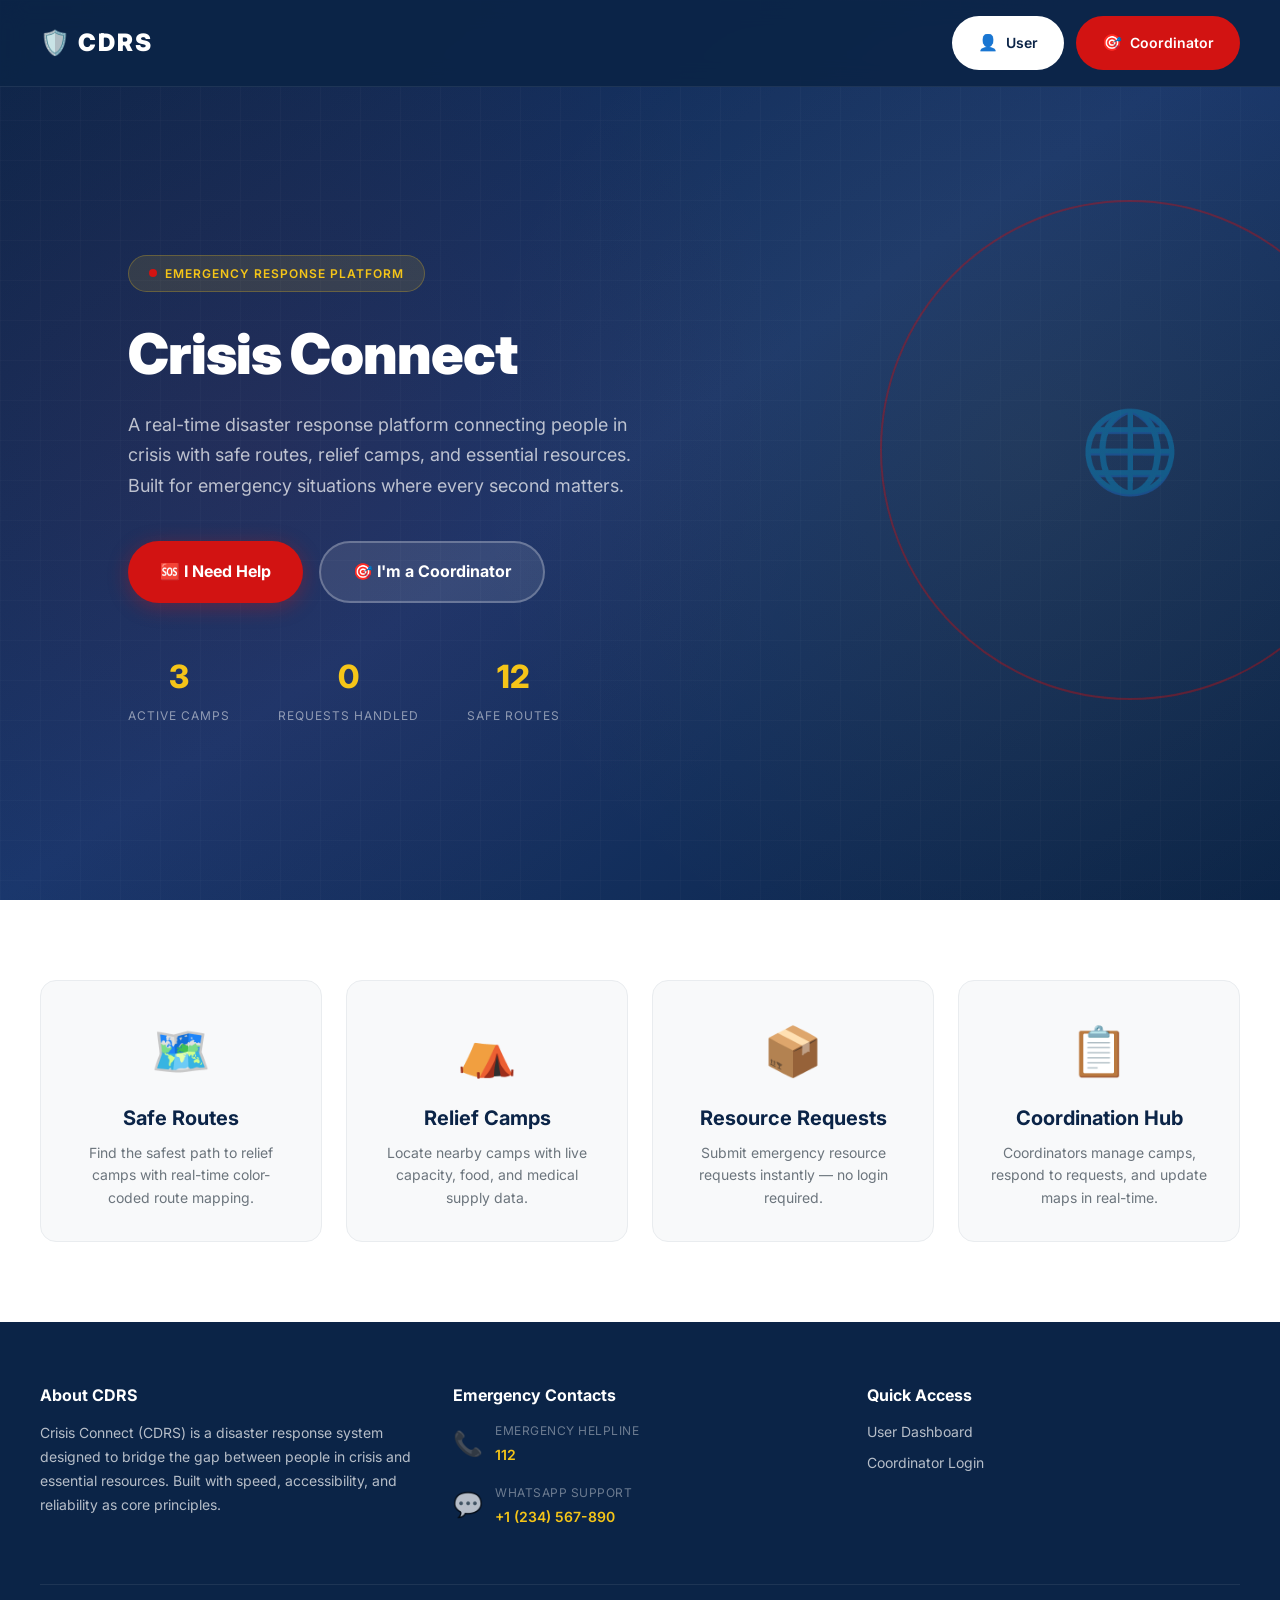
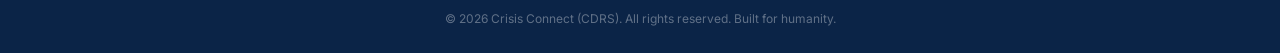
==== index.html @ cfe30ae4 "Initial commit: Crisis Connect (CDRS) complete app" ====
<!DOCTYPE html>
<html lang="en">
<head>
  <meta charset="UTF-8">
  <meta name="viewport" content="width=device-width, initial-scale=1.0">
  <meta name="description" content="Crisis Connect - A real-time disaster response platform connecting people in crisis with safe routes, relief camps, and essential resources.">
  <title>CDRS - Crisis Connect | Disaster Response System</title>
  <link rel="preconnect" href="https://fonts.googleapis.com">
  <link rel="preconnect" href="https://fonts.gstatic.com" crossorigin>
  <link href="https://fonts.googleapis.com/css2?family=Inter:wght@400;500;600;700;800;900&display=swap" rel="stylesheet">
  <link rel="stylesheet" href="css/global.css">
  <link rel="stylesheet" href="css/landing.css">
</head>
<body>
  <!-- Header -->
  <header class="landing-header" id="landing-header">
    <div class="header-container">
      <div class="logo" id="logo">
        <span class="logo-icon">🛡️</span>
        <span class="logo-text">CDRS</span>
      </div>
      <nav class="header-nav" id="header-nav">
        <a href="pages/user-dashboard.html" class="nav-btn nav-btn--user" id="btn-user">
          <span class="btn-icon">👤</span>
          User
        </a>
        <a href="pages/coordinator-auth.html" class="nav-btn nav-btn--coordinator" id="btn-coordinator">
          <span class="btn-icon">🎯</span>
          Coordinator
        </a>
      </nav>
    </div>
  </header>

  <!-- Hero Section -->
  <main class="hero-section" id="hero-section">
    <div class="hero-content">
      <div class="hero-badge" id="hero-badge">
        <span class="badge-dot"></span>
        Emergency Response Platform
      </div>
      <h1 class="hero-title" id="hero-title">Crisis Connect</h1>
      <p class="hero-description" id="hero-description">
        A real-time disaster response platform connecting people in crisis with safe routes, 
        relief camps, and essential resources. Built for emergency situations where every second matters.
      </p>
      <div class="hero-actions" id="hero-actions">
        <a href="pages/user-dashboard.html" class="hero-btn hero-btn--primary" id="hero-btn-help">
          🆘 I Need Help
        </a>
        <a href="pages/coordinator-auth.html" class="hero-btn hero-btn--secondary" id="hero-btn-coord">
          🎯 I'm a Coordinator
        </a>
      </div>
      <div class="hero-stats" id="hero-stats">
        <div class="stat-item">
          <span class="stat-number" id="stat-camps">0</span>
          <span class="stat-label">Active Camps</span>
        </div>
        <div class="stat-item">
          <span class="stat-number" id="stat-requests">0</span>
          <span class="stat-label">Requests Handled</span>
        </div>
        <div class="stat-item">
          <span class="stat-number" id="stat-routes">0</span>
          <span class="stat-label">Safe Routes</span>
        </div>
      </div>
    </div>
    <div class="hero-visual" id="hero-visual">
      <div class="pulse-ring pulse-ring--1"></div>
      <div class="pulse-ring pulse-ring--2"></div>
      <div class="pulse-ring pulse-ring--3"></div>
      <div class="hero-icon">🌐</div>
    </div>
  </main>

  <!-- Features Section -->
  <section class="features-section" id="features-section">
    <div class="features-container">
      <div class="feature-card" id="feature-routes">
        <div class="feature-icon">🗺️</div>
        <h3>Safe Routes</h3>
        <p>Find the safest path to relief camps with real-time color-coded route mapping.</p>
      </div>
      <div class="feature-card" id="feature-camps">
        <div class="feature-icon">⛺</div>
        <h3>Relief Camps</h3>
        <p>Locate nearby camps with live capacity, food, and medical supply data.</p>
      </div>
      <div class="feature-card" id="feature-request">
        <div class="feature-icon">📦</div>
        <h3>Resource Requests</h3>
        <p>Submit emergency resource requests instantly — no login required.</p>
      </div>
      <div class="feature-card" id="feature-coord">
        <div class="feature-icon">📋</div>
        <h3>Coordination Hub</h3>
        <p>Coordinators manage camps, respond to requests, and update maps in real-time.</p>
      </div>
    </div>
  </section>

  <!-- Footer -->
  <footer class="landing-footer" id="landing-footer">
    <div class="footer-container">
      <div class="footer-section" id="footer-about">
        <h4>About CDRS</h4>
        <p>Crisis Connect (CDRS) is a disaster response system designed to bridge the gap between 
        people in crisis and essential resources. Built with speed, accessibility, and reliability as 
        core principles.</p>
      </div>
      <div class="footer-section" id="footer-emergency">
        <h4>Emergency Contacts</h4>
        <div class="emergency-contact">
          <span class="contact-icon">📞</span>
          <div>
            <label>Emergency Helpline</label>
            <a href="tel:112">112</a>
          </div>
        </div>
        <div class="emergency-contact">
          <span class="contact-icon">💬</span>
          <div>
            <label>WhatsApp Support</label>
            <a href="https://wa.me/1234567890" target="_blank">+1 (234) 567-890</a>
          </div>
        </div>
      </div>
      <div class="footer-section" id="footer-links">
        <h4>Quick Access</h4>
        <a href="pages/user-dashboard.html">User Dashboard</a>
        <a href="pages/coordinator-auth.html">Coordinator Login</a>
      </div>
    </div>
    <div class="footer-bottom" id="footer-bottom">
      <p>&copy; 2026 Crisis Connect (CDRS). All rights reserved. Built for humanity.</p>
    </div>
  </footer>

  <script src="js/app.js"></script>
</body>
</html>
---- css/global.css ----
/* ===== CRISIS CONNECT - GLOBAL DESIGN SYSTEM ===== */

/* --- CSS Custom Properties --- */
:root {
  /* Primary Colors */
  --color-dark-blue: #0B2447;
  --color-dark-blue-light: #19376D;
  --color-dark-blue-lighter: #1B3A6B;
  --color-emergency-red: #D21312;
  --color-emergency-red-light: #E63946;
  --color-soft-yellow: #F5C518;
  --color-soft-yellow-light: #FFD93D;
  --color-white: #FFFFFF;
  --color-off-white: #F8F9FA;
  --color-gray-100: #E9ECEF;
  --color-gray-200: #DEE2E6;
  --color-gray-300: #CED4DA;
  --color-gray-400: #ADB5BD;
  --color-gray-500: #6C757D;
  --color-gray-600: #495057;
  --color-gray-700: #343A40;
  --color-gray-800: #212529;

  /* Status Colors */
  --color-safe: #2ECC71;
  --color-safe-bg: rgba(46, 204, 113, 0.15);
  --color-moderate: #F5C518;
  --color-moderate-bg: rgba(245, 197, 24, 0.15);
  --color-danger: #D21312;
  --color-danger-bg: rgba(210, 19, 18, 0.15);

  /* Typography */
  --font-primary: 'Inter', -apple-system, BlinkMacSystemFont, 'Segoe UI', sans-serif;
  --font-size-xs: 0.75rem;
  --font-size-sm: 0.875rem;
  --font-size-base: 1rem;
  --font-size-md: 1.125rem;
  --font-size-lg: 1.25rem;
  --font-size-xl: 1.5rem;
  --font-size-2xl: 2rem;
  --font-size-3xl: 2.5rem;
  --font-size-4xl: 3.5rem;

  /* Spacing */
  --space-1: 0.25rem;
  --space-2: 0.5rem;
  --space-3: 0.75rem;
  --space-4: 1rem;
  --space-5: 1.25rem;
  --space-6: 1.5rem;
  --space-8: 2rem;
  --space-10: 2.5rem;
  --space-12: 3rem;
  --space-16: 4rem;
  --space-20: 5rem;

  /* BorderRadius */
  --radius-sm: 6px;
  --radius-md: 10px;
  --radius-lg: 16px;
  --radius-xl: 24px;
  --radius-full: 9999px;

  /* Shadows */
  --shadow-sm: 0 1px 3px rgba(11, 36, 71, 0.08);
  --shadow-md: 0 4px 12px rgba(11, 36, 71, 0.12);
  --shadow-lg: 0 8px 30px rgba(11, 36, 71, 0.16);
  --shadow-xl: 0 16px 48px rgba(11, 36, 71, 0.2);
  --shadow-glow-red: 0 0 20px rgba(210, 19, 18, 0.3);
  --shadow-glow-yellow: 0 0 20px rgba(245, 197, 24, 0.3);
  --shadow-glow-green: 0 0 20px rgba(46, 204, 113, 0.3);

  /* Transitions */
  --transition-fast: 150ms ease;
  --transition-base: 250ms ease;
  --transition-slow: 400ms ease;

  /* Z-index */
  --z-dropdown: 100;
  --z-sticky: 200;
  --z-modal-backdrop: 300;
  --z-modal: 400;
  --z-toast: 500;
}

/* --- Reset & Base --- */
*, *::before, *::after {
  margin: 0;
  padding: 0;
  box-sizing: border-box;
}

html {
  scroll-behavior: smooth;
  font-size: 16px;
}

body {
  font-family: var(--font-primary);
  font-size: var(--font-size-base);
  color: var(--color-gray-800);
  background-color: var(--color-off-white);
  line-height: 1.6;
  -webkit-font-smoothing: antialiased;
  -moz-osx-font-smoothing: grayscale;
  overflow-x: hidden;
}

a {
  text-decoration: none;
  color: inherit;
  transition: color var(--transition-fast);
}

button {
  font-family: var(--font-primary);
  cursor: pointer;
  border: none;
  outline: none;
  background: none;
}

input, select, textarea {
  font-family: var(--font-primary);
  font-size: var(--font-size-base);
  outline: none;
}

img {
  max-width: 100%;
  display: block;
}

ul, ol {
  list-style: none;
}

h1, h2, h3, h4, h5, h6 {
  line-height: 1.2;
  font-weight: 700;
}

/* --- Utility Classes --- */
.container {
  width: 100%;
  max-width: 1200px;
  margin: 0 auto;
  padding: 0 var(--space-6);
}

.sr-only {
  position: absolute;
  width: 1px;
  height: 1px;
  padding: 0;
  margin: -1px;
  overflow: hidden;
  clip: rect(0, 0, 0, 0);
  border: 0;
}

/* --- Common Button Styles --- */
.btn {
  display: inline-flex;
  align-items: center;
  justify-content: center;
  gap: var(--space-2);
  padding: var(--space-3) var(--space-6);
  border-radius: var(--radius-md);
  font-weight: 600;
  font-size: var(--font-size-sm);
  transition: all var(--transition-base);
  cursor: pointer;
  border: 2px solid transparent;
  line-height: 1.4;
}

.btn:active {
  transform: scale(0.97);
}

.btn--primary {
  background: var(--color-dark-blue);
  color: var(--color-white);
}
.btn--primary:hover {
  background: var(--color-dark-blue-light);
  box-shadow: var(--shadow-md);
  transform: translateY(-1px);
}

.btn--danger {
  background: var(--color-emergency-red);
  color: var(--color-white);
}
.btn--danger:hover {
  background: var(--color-emergency-red-light);
  box-shadow: var(--shadow-glow-red);
  transform: translateY(-1px);
}

.btn--success {
  background: var(--color-safe);
  color: var(--color-white);
}
.btn--success:hover {
  filter: brightness(1.1);
  box-shadow: var(--shadow-glow-green);
  transform: translateY(-1px);
}

.btn--outline {
  background: transparent;
  color: var(--color-dark-blue);
  border-color: var(--color-dark-blue);
}
.btn--outline:hover {
  background: var(--color-dark-blue);
  color: var(--color-white);
  transform: translateY(-1px);
}

.btn--sm {
  padding: var(--space-2) var(--space-4);
  font-size: var(--font-size-xs);
}

.btn--lg {
  padding: var(--space-4) var(--space-8);
  font-size: var(--font-size-md);
}

/* --- Form Elements --- */
.form-group {
  display: flex;
  flex-direction: column;
  gap: var(--space-2);
  margin-bottom: var(--space-5);
}

.form-label {
  font-weight: 600;
  font-size: var(--font-size-sm);
  color: var(--color-gray-700);
}

.form-input,
.form-select,
.form-textarea {
  width: 100%;
  padding: var(--space-3) var(--space-4);
  border: 2px solid var(--color-gray-200);
  border-radius: var(--radius-md);
  background: var(--color-white);
  color: var(--color-gray-800);
  font-size: var(--font-size-base);
  transition: border-color var(--transition-fast), box-shadow var(--transition-fast);
}

.form-input:focus,
.form-select:focus,
.form-textarea:focus {
  border-color: var(--color-dark-blue);
  box-shadow: 0 0 0 3px rgba(11, 36, 71, 0.1);
}

.form-textarea {
  resize: vertical;
  min-height: 100px;
}

.form-input::placeholder {
  color: var(--color-gray-400);
}

/* --- Card Components --- */
.card {
  background: var(--color-white);
  border-radius: var(--radius-lg);
  padding: var(--space-6);
  box-shadow: var(--shadow-sm);
  border: 1px solid var(--color-gray-100);
  transition: box-shadow var(--transition-base), transform var(--transition-base);
}

.card:hover {
  box-shadow: var(--shadow-md);
}

/* --- Status Badges --- */
.badge {
  display: inline-flex;
  align-items: center;
  gap: var(--space-1);
  padding: var(--space-1) var(--space-3);
  border-radius: var(--radius-full);
  font-size: var(--font-size-xs);
  font-weight: 600;
  text-transform: uppercase;
  letter-spacing: 0.5px;
}

.badge--safe {
  background: var(--color-safe-bg);
  color: var(--color-safe);
}
.badge--moderate {
  background: var(--color-moderate-bg);
  color: #B8860B;
}
.badge--danger {
  background: var(--color-danger-bg);
  color: var(--color-danger);
}

/* --- Toast Notifications --- */
.toast-container {
  position: fixed;
  top: var(--space-6);
  right: var(--space-6);
  z-index: var(--z-toast);
  display: flex;
  flex-direction: column;
  gap: var(--space-3);
}

.toast {
  display: flex;
  align-items: center;
  gap: var(--space-3);
  padding: var(--space-4) var(--space-6);
  border-radius: var(--radius-md);
  background: var(--color-white);
  box-shadow: var(--shadow-lg);
  border-left: 4px solid var(--color-dark-blue);
  min-width: 300px;
  max-width: 450px;
  animation: slideInRight 0.3s ease-out;
  font-size: var(--font-size-sm);
  font-weight: 500;
}

.toast--success { border-left-color: var(--color-safe); }
.toast--error { border-left-color: var(--color-emergency-red); }
.toast--warning { border-left-color: var(--color-soft-yellow); }

.toast-close {
  margin-left: auto;
  cursor: pointer;
  opacity: 0.5;
  font-size: var(--font-size-lg);
  transition: opacity var(--transition-fast);
}
.toast-close:hover { opacity: 1; }

/* --- Modal --- */
.modal-overlay {
  position: fixed;
  inset: 0;
  background: rgba(11, 36, 71, 0.6);
  backdrop-filter: blur(4px);
  z-index: var(--z-modal-backdrop);
  display: flex;
  align-items: center;
  justify-content: center;
  opacity: 0;
  visibility: hidden;
  transition: opacity var(--transition-base), visibility var(--transition-base);
}

.modal-overlay.active {
  opacity: 1;
  visibility: visible;
}

.modal {
  background: var(--color-white);
  border-radius: var(--radius-xl);
  padding: var(--space-10);
  width: 90%;
  max-width: 480px;
  max-height: 90vh;
  overflow-y: auto;
  box-shadow: var(--shadow-xl);
  transform: translateY(20px) scale(0.95);
  transition: transform var(--transition-base);
}

.modal-overlay.active .modal {
  transform: translateY(0) scale(1);
}

.modal-header {
  display: flex;
  justify-content: space-between;
  align-items: center;
  margin-bottom: var(--space-6);
}

.modal-title {
  font-size: var(--font-size-xl);
  color: var(--color-dark-blue);
}

.modal-close {
  width: 36px;
  height: 36px;
  border-radius: var(--radius-full);
  display: flex;
  align-items: center;
  justify-content: center;
  font-size: var(--font-size-xl);
  color: var(--color-gray-500);
  transition: all var(--transition-fast);
  cursor: pointer;
}
.modal-close:hover {
  background: var(--color-gray-100);
  color: var(--color-gray-800);
}

/* --- Section Headers --- */
.section-header {
  margin-bottom: var(--space-8);
}

.section-title {
  font-size: var(--font-size-2xl);
  color: var(--color-dark-blue);
  margin-bottom: var(--space-2);
}

.section-subtitle {
  color: var(--color-gray-500);
  font-size: var(--font-size-md);
}

/* --- Page Header (Dashboard) --- */
.page-header {
  background: var(--color-dark-blue);
  color: var(--color-white);
  padding: var(--space-4) var(--space-6);
  position: sticky;
  top: 0;
  z-index: var(--z-sticky);
  box-shadow: var(--shadow-md);
}

.page-header-container {
  max-width: 1200px;
  margin: 0 auto;
  display: flex;
  align-items: center;
  justify-content: space-between;
  gap: var(--space-4);
}

.page-header .logo {
  display: flex;
  align-items: center;
  gap: var(--space-2);
  font-weight: 800;
  font-size: var(--font-size-lg);
  color: var(--color-white);
  text-decoration: none;
}

.page-header .logo .logo-icon {
  font-size: var(--font-size-xl);
}

.page-nav {
  display: flex;
  gap: var(--space-1);
}

.page-nav-link {
  padding: var(--space-2) var(--space-4);
  border-radius: var(--radius-md);
  font-weight: 500;
  font-size: var(--font-size-sm);
  color: rgba(255, 255, 255, 0.7);
  transition: all var(--transition-fast);
  white-space: nowrap;
}

.page-nav-link:hover,
.page-nav-link.active {
  color: var(--color-white);
  background: rgba(255, 255, 255, 0.12);
}

.page-nav-link.active {
  background: rgba(255, 255, 255, 0.18);
}

.page-header .back-link {
  color: rgba(255, 255, 255, 0.7);
  font-size: var(--font-size-sm);
  display: flex;
  align-items: center;
  gap: var(--space-2);
  transition: color var(--transition-fast);
}
.page-header .back-link:hover {
  color: var(--color-white);
}

/* --- Mobile Menu --- */
.mobile-menu-toggle {
  display: none;
  width: 40px;
  height: 40px;
  align-items: center;
  justify-content: center;
  font-size: var(--font-size-xl);
  color: var(--color-white);
  cursor: pointer;
  border-radius: var(--radius-sm);
  transition: background var(--transition-fast);
}
.mobile-menu-toggle:hover {
  background: rgba(255, 255, 255, 0.1);
}

/* --- Dashboard Content Area --- */
.dashboard-content {
  max-width: 1200px;
  margin: 0 auto;
  padding: var(--space-8) var(--space-6);
}

.tab-content {
  display: none;
}
.tab-content.active {
  display: block;
  animation: fadeIn 0.3s ease-out;
}

/* --- Empty States --- */
.empty-state {
  text-align: center;
  padding: var(--space-16) var(--space-8);
  color: var(--color-gray-400);
}

.empty-state-icon {
  font-size: 4rem;
  margin-bottom: var(--space-4);
  opacity: 0.5;
}

.empty-state-text {
  font-size: var(--font-size-lg);
  font-weight: 500;
}

/* --- Animations --- */
@keyframes fadeIn {
  from { opacity: 0; transform: translateY(8px); }
  to { opacity: 1; transform: translateY(0); }
}

@keyframes slideInRight {
  from { opacity: 0; transform: translateX(40px); }
  to { opacity: 1; transform: translateX(0); }
}

@keyframes slideInUp {
  from { opacity: 0; transform: translateY(20px); }
  to { opacity: 1; transform: translateY(0); }
}

@keyframes pulse {
  0%, 100% { opacity: 1; }
  50% { opacity: 0.6; }
}

@keyframes ripple {
  0% { transform: scale(0.8); opacity: 1; }
  100% { transform: scale(2.5); opacity: 0; }
}

/* --- Scrollbar Styles --- */
::-webkit-scrollbar {
  width: 8px;
  height: 8px;
}
::-webkit-scrollbar-track {
  background: var(--color-gray-100);
}
::-webkit-scrollbar-thumb {
  background: var(--color-gray-300);
  border-radius: var(--radius-full);
}
::-webkit-scrollbar-thumb:hover {
  background: var(--color-gray-400);
}

/* --- Responsive --- */
@media (max-width: 768px) {
  :root {
    --font-size-4xl: 2.5rem;
    --font-size-3xl: 2rem;
    --font-size-2xl: 1.5rem;
  }

  .mobile-menu-toggle {
    display: flex;
  }

  .page-nav {
    position: fixed;
    top: 64px;
    left: 0;
    right: 0;
    background: var(--color-dark-blue);
    flex-direction: column;
    padding: var(--space-4);
    gap: var(--space-2);
    box-shadow: var(--shadow-lg);
    transform: translateY(-100%);
    opacity: 0;
    visibility: hidden;
    transition: all var(--transition-base);
    z-index: var(--z-dropdown);
  }

  .page-nav.open {
    transform: translateY(0);
    opacity: 1;
    visibility: visible;
  }

  .page-nav-link {
    padding: var(--space-3) var(--space-4);
    font-size: var(--font-size-base);
  }

  .dashboard-content {
    padding: var(--space-6) var(--space-4);
  }

  .toast-container {
    top: var(--space-4);
    right: var(--space-4);
    left: var(--space-4);
  }

  .toast {
    min-width: unset;
    max-width: 100%;
  }

  .modal {
    padding: var(--space-6);
    width: 95%;
  }
}

@media (max-width: 480px) {
  :root {
    --font-size-4xl: 2rem;
    --font-size-3xl: 1.75rem;
  }
}
---- css/landing.css ----
/* ===== LANDING PAGE STYLES ===== */

/* --- Header --- */
.landing-header {
    position: fixed;
    top: 0;
    left: 0;
    right: 0;
    z-index: var(--z-sticky);
    background: rgba(11, 36, 71, 0.92);
    backdrop-filter: blur(12px);
    border-bottom: 1px solid rgba(255, 255, 255, 0.08);
    padding: var(--space-4) var(--space-6);
}

.header-container {
    max-width: 1200px;
    margin: 0 auto;
    display: flex;
    align-items: center;
    justify-content: space-between;
}

.logo {
    display: flex;
    align-items: center;
    gap: var(--space-2);
}

.logo-icon {
    font-size: var(--font-size-xl);
}

.logo-text {
    font-size: var(--font-size-xl);
    font-weight: 900;
    color: var(--color-white);
    letter-spacing: 2px;
}

.header-nav {
    display: flex;
    gap: var(--space-3);
}

.nav-btn {
    display: inline-flex;
    align-items: center;
    gap: var(--space-2);
    padding: var(--space-3) var(--space-6);
    border-radius: var(--radius-full);
    font-weight: 600;
    font-size: var(--font-size-sm);
    transition: all var(--transition-base);
    border: 2px solid transparent;
}

.nav-btn:active {
    transform: scale(0.95);
}

.nav-btn--user {
    background: var(--color-white);
    color: var(--color-dark-blue);
}

.nav-btn--user:hover {
    transform: translateY(-2px) scale(1.03);
    box-shadow: var(--shadow-lg);
    background: var(--color-soft-yellow);
    color: var(--color-dark-blue);
}

.nav-btn--coordinator {
    background: var(--color-emergency-red);
    color: var(--color-white);
}

.nav-btn--coordinator:hover {
    transform: translateY(-2px) scale(1.03);
    box-shadow: var(--shadow-glow-red);
    background: var(--color-emergency-red-light);
}

.btn-icon {
    font-size: var(--font-size-base);
}

/* --- Hero Section --- */
.hero-section {
    min-height: 100vh;
    background: linear-gradient(145deg, var(--color-dark-blue) 0%, #19376D 50%, #0B2447 100%);
    display: flex;
    align-items: center;
    justify-content: center;
    padding: calc(80px + var(--space-12)) var(--space-6) var(--space-12);
    position: relative;
    overflow: hidden;
}

/* Background pattern */
.hero-section::before {
    content: '';
    position: absolute;
    inset: 0;
    background-image:
        radial-gradient(circle at 20% 50%, rgba(210, 19, 18, 0.08) 0%, transparent 50%),
        radial-gradient(circle at 80% 50%, rgba(245, 197, 24, 0.06) 0%, transparent 50%);
    pointer-events: none;
}

.hero-section::after {
    content: '';
    position: absolute;
    inset: 0;
    background-image:
        linear-gradient(rgba(255, 255, 255, 0.02) 1px, transparent 1px),
        linear-gradient(90deg, rgba(255, 255, 255, 0.02) 1px, transparent 1px);
    background-size: 40px 40px;
    pointer-events: none;
}

.hero-content {
    max-width: 650px;
    text-align: center;
    z-index: 1;
    animation: fadeIn 0.8s ease-out;
}

.hero-badge {
    display: inline-flex;
    align-items: center;
    gap: var(--space-2);
    padding: var(--space-2) var(--space-5);
    background: rgba(245, 197, 24, 0.12);
    border: 1px solid rgba(245, 197, 24, 0.25);
    border-radius: var(--radius-full);
    color: var(--color-soft-yellow);
    font-size: var(--font-size-xs);
    font-weight: 600;
    text-transform: uppercase;
    letter-spacing: 1px;
    margin-bottom: var(--space-8);
}

.badge-dot {
    width: 8px;
    height: 8px;
    background: var(--color-emergency-red);
    border-radius: 50%;
    animation: pulse 1.5s infinite;
}

.hero-title {
    font-size: var(--font-size-4xl);
    font-weight: 900;
    color: var(--color-white);
    margin-bottom: var(--space-6);
    line-height: 1.1;
    letter-spacing: -1px;
}

.hero-description {
    font-size: var(--font-size-md);
    color: rgba(255, 255, 255, 0.7);
    line-height: 1.7;
    margin-bottom: var(--space-10);
    max-width: 540px;
    margin-left: auto;
    margin-right: auto;
}

.hero-actions {
    display: flex;
    gap: var(--space-4);
    justify-content: center;
    flex-wrap: wrap;
    margin-bottom: var(--space-12);
}

.hero-btn {
    display: inline-flex;
    align-items: center;
    gap: var(--space-2);
    padding: var(--space-4) var(--space-8);
    border-radius: var(--radius-full);
    font-weight: 700;
    font-size: var(--font-size-base);
    transition: all var(--transition-base);
}

.hero-btn:active {
    transform: scale(0.96);
}

.hero-btn--primary {
    background: var(--color-emergency-red);
    color: var(--color-white);
    box-shadow: 0 4px 20px rgba(210, 19, 18, 0.35);
}

.hero-btn--primary:hover {
    transform: translateY(-3px);
    box-shadow: 0 8px 32px rgba(210, 19, 18, 0.45);
    background: var(--color-emergency-red-light);
}

.hero-btn--secondary {
    background: rgba(255, 255, 255, 0.1);
    color: var(--color-white);
    border: 2px solid rgba(255, 255, 255, 0.25);
}

.hero-btn--secondary:hover {
    background: rgba(255, 255, 255, 0.18);
    border-color: rgba(255, 255, 255, 0.4);
    transform: translateY(-3px);
}

.hero-stats {
    display: flex;
    justify-content: center;
    gap: var(--space-12);
}

.stat-item {
    display: flex;
    flex-direction: column;
    align-items: center;
}

.stat-number {
    font-size: var(--font-size-2xl);
    font-weight: 800;
    color: var(--color-soft-yellow);
}

.stat-label {
    font-size: var(--font-size-xs);
    color: rgba(255, 255, 255, 0.5);
    text-transform: uppercase;
    letter-spacing: 1px;
    margin-top: var(--space-1);
}

/* --- Hero Visual (Pulse Animation) --- */
.hero-visual {
    display: none;
    position: absolute;
    right: -100px;
    top: 50%;
    transform: translateY(-50%);
    width: 500px;
    height: 500px;
}

.pulse-ring {
    position: absolute;
    inset: 0;
    border-radius: 50%;
    border: 2px solid rgba(210, 19, 18, 0.15);
}

.pulse-ring--1 {
    animation: ripple 3s infinite ease-out;
}

.pulse-ring--2 {
    animation: ripple 3s infinite ease-out 1s;
}

.pulse-ring--3 {
    animation: ripple 3s infinite ease-out 2s;
}

.hero-icon {
    position: absolute;
    top: 50%;
    left: 50%;
    transform: translate(-50%, -50%);
    font-size: 5rem;
    opacity: 0.3;
}

@media (min-width: 1024px) {
    .hero-section {
        justify-content: flex-start;
        padding-left: 10%;
    }

    .hero-content {
        text-align: left;
    }

    .hero-description {
        margin-left: 0;
    }

    .hero-actions {
        justify-content: flex-start;
    }

    .hero-stats {
        justify-content: flex-start;
    }

    .hero-visual {
        display: block;
    }
}

/* --- Features Section --- */
.features-section {
    padding: var(--space-20) var(--space-6);
    background: var(--color-white);
}

.features-container {
    max-width: 1200px;
    margin: 0 auto;
    display: grid;
    grid-template-columns: repeat(auto-fit, minmax(250px, 1fr));
    gap: var(--space-6);
}

.feature-card {
    background: var(--color-off-white);
    border-radius: var(--radius-lg);
    padding: var(--space-8);
    text-align: center;
    transition: all var(--transition-base);
    border: 1px solid var(--color-gray-100);
}

.feature-card:hover {
    transform: translateY(-4px);
    box-shadow: var(--shadow-lg);
    border-color: var(--color-dark-blue);
}

.feature-icon {
    font-size: 3rem;
    margin-bottom: var(--space-4);
}

.feature-card h3 {
    font-size: var(--font-size-lg);
    color: var(--color-dark-blue);
    margin-bottom: var(--space-3);
}

.feature-card p {
    color: var(--color-gray-500);
    font-size: var(--font-size-sm);
    line-height: 1.6;
}

/* --- Footer --- */
.landing-footer {
    background: var(--color-dark-blue);
    color: rgba(255, 255, 255, 0.7);
    padding: var(--space-16) var(--space-6) 0;
}

.footer-container {
    max-width: 1200px;
    margin: 0 auto;
    display: grid;
    grid-template-columns: repeat(auto-fit, minmax(220px, 1fr));
    gap: var(--space-10);
    padding-bottom: var(--space-10);
    border-bottom: 1px solid rgba(255, 255, 255, 0.08);
}

.footer-section h4 {
    color: var(--color-white);
    font-size: var(--font-size-base);
    margin-bottom: var(--space-4);
    font-weight: 700;
}

.footer-section p {
    font-size: var(--font-size-sm);
    line-height: 1.7;
}

.footer-section a {
    display: block;
    font-size: var(--font-size-sm);
    margin-bottom: var(--space-2);
    transition: color var(--transition-fast);
}

.footer-section a:hover {
    color: var(--color-soft-yellow);
}

.emergency-contact {
    display: flex;
    align-items: center;
    gap: var(--space-3);
    margin-bottom: var(--space-4);
}

.contact-icon {
    font-size: var(--font-size-xl);
}

.emergency-contact label {
    display: block;
    font-size: var(--font-size-xs);
    text-transform: uppercase;
    letter-spacing: 0.5px;
    color: rgba(255, 255, 255, 0.4);
    margin-bottom: var(--space-1);
}

.emergency-contact a {
    font-weight: 600;
    color: var(--color-soft-yellow);
    margin-bottom: 0;
}

.footer-bottom {
    max-width: 1200px;
    margin: 0 auto;
    padding: var(--space-6) 0;
    text-align: center;
}

.footer-bottom p {
    font-size: var(--font-size-xs);
    color: rgba(255, 255, 255, 0.35);
}

/* --- Responsive --- */
@media (max-width: 768px) {
    .landing-header {
        padding: var(--space-3) var(--space-4);
    }

    .nav-btn {
        padding: var(--space-2) var(--space-4);
        font-size: var(--font-size-xs);
    }

    .btn-icon {
        display: none;
    }

    .hero-section {
        padding-top: calc(70px + var(--space-8));
        min-height: auto;
        padding-bottom: var(--space-16);
    }

    .hero-actions {
        flex-direction: column;
        align-items: center;
    }

    .hero-btn {
        width: 100%;
        max-width: 300px;
        justify-content: center;
    }

    .hero-stats {
        gap: var(--space-8);
    }

    .stat-number {
        font-size: var(--font-size-xl);
    }

    .features-container {
        grid-template-columns: 1fr 1fr;
    }

    .footer-container {
        grid-template-columns: 1fr;
    }
}

@media (max-width: 480px) {
    .features-container {
        grid-template-columns: 1fr;
    }
}
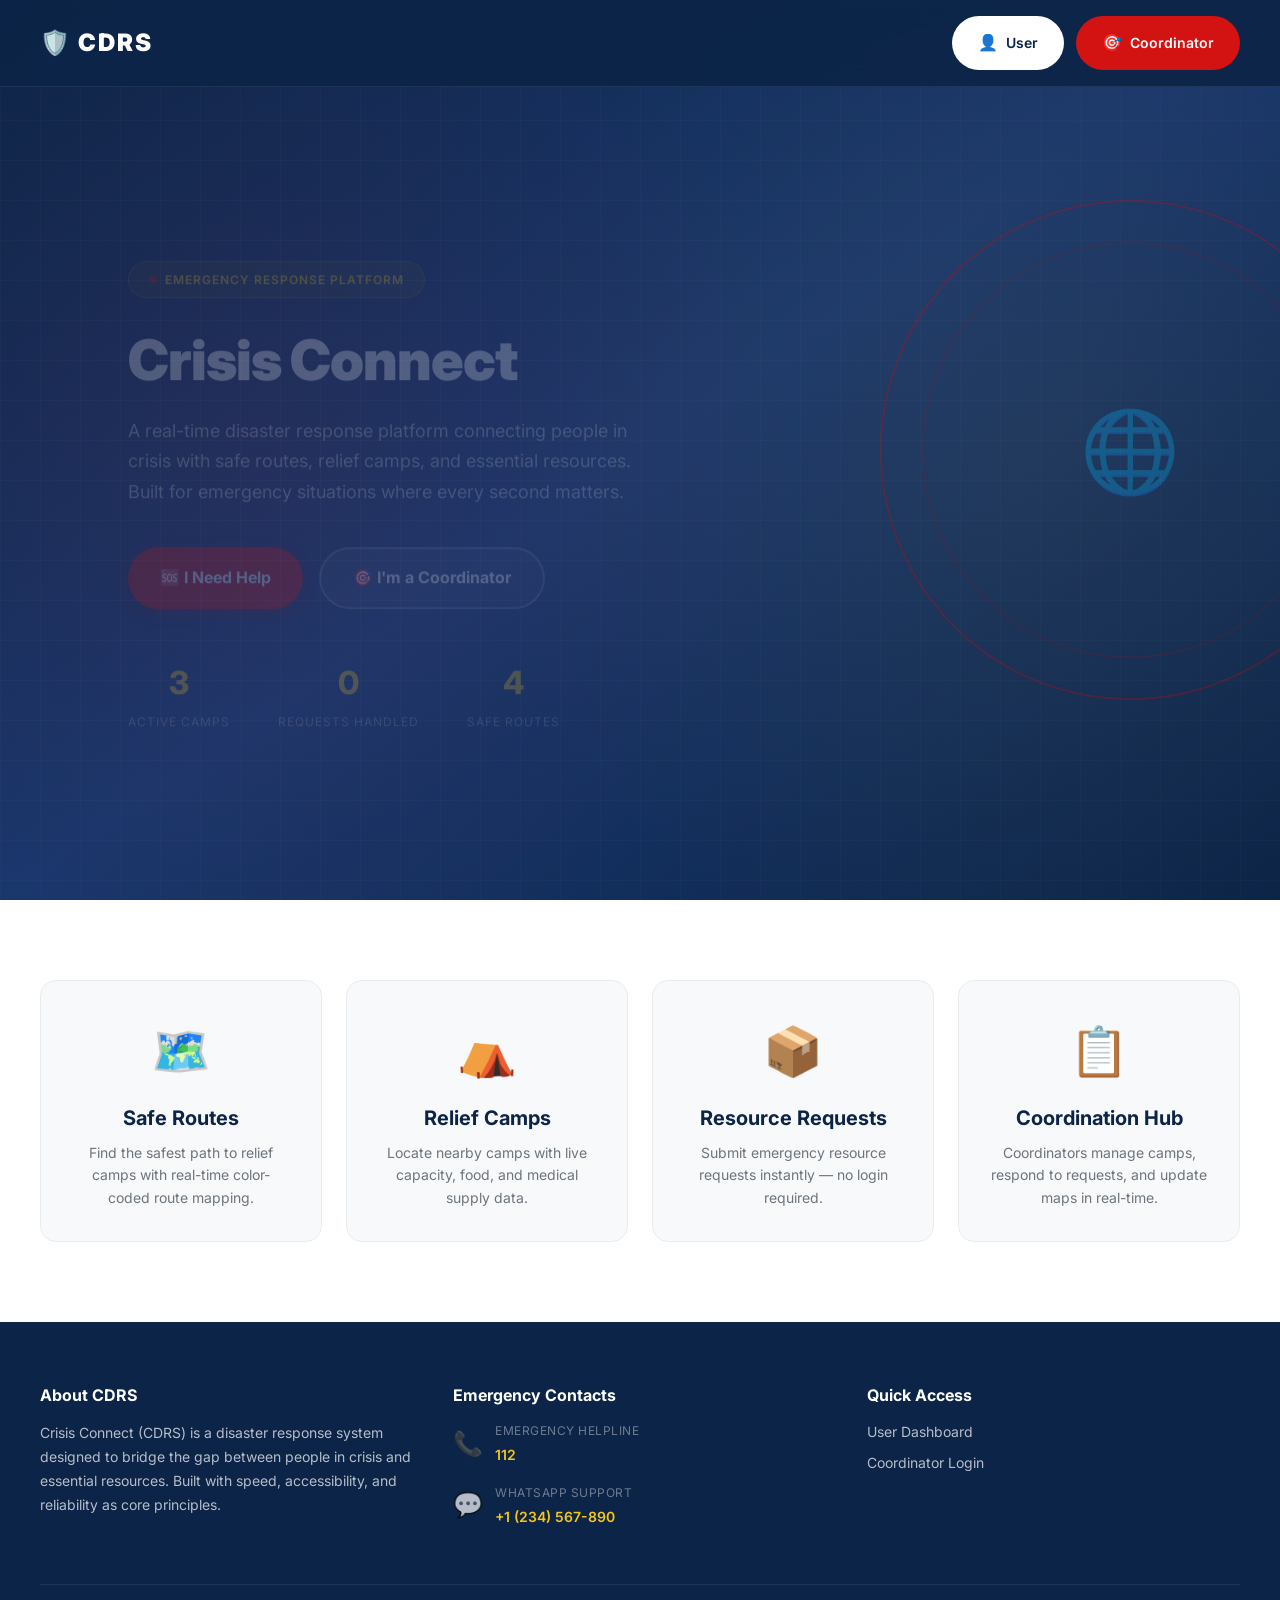
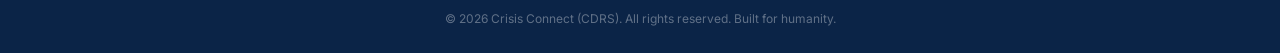
==== commit 5bbb83bd: "Refactor project into 4 modules: main-dashboard, user, coordinator, map" ====
--- a/index.html
+++ b/index.html
@@ -1,143 +1,14 @@
 <!DOCTYPE html>
 <html lang="en">
+
 <head>
   <meta charset="UTF-8">
-  <meta name="viewport" content="width=device-width, initial-scale=1.0">
-  <meta name="description" content="Crisis Connect - A real-time disaster response platform connecting people in crisis with safe routes, relief camps, and essential resources.">
-  <title>CDRS - Crisis Connect | Disaster Response System</title>
-  <link rel="preconnect" href="https://fonts.googleapis.com">
-  <link rel="preconnect" href="https://fonts.gstatic.com" crossorigin>
-  <link href="https://fonts.googleapis.com/css2?family=Inter:wght@400;500;600;700;800;900&display=swap" rel="stylesheet">
-  <link rel="stylesheet" href="css/global.css">
-  <link rel="stylesheet" href="css/landing.css">
+  <meta http-equiv="refresh" content="0; url=modules/main-dashboard/main-dashboard.html">
+  <title>CDRS - Crisis Connect | Redirecting...</title>
 </head>
+
 <body>
-  <!-- Header -->
-  <header class="landing-header" id="landing-header">
-    <div class="header-container">
-      <div class="logo" id="logo">
-        <span class="logo-icon">🛡️</span>
-        <span class="logo-text">CDRS</span>
-      </div>
-      <nav class="header-nav" id="header-nav">
-        <a href="pages/user-dashboard.html" class="nav-btn nav-btn--user" id="btn-user">
-          <span class="btn-icon">👤</span>
-          User
-        </a>
-        <a href="pages/coordinator-auth.html" class="nav-btn nav-btn--coordinator" id="btn-coordinator">
-          <span class="btn-icon">🎯</span>
-          Coordinator
-        </a>
-      </nav>
-    </div>
-  </header>
+  <p>Redirecting to <a href="modules/main-dashboard/main-dashboard.html">Crisis Connect</a>...</p>
+</body>
 
-  <!-- Hero Section -->
-  <main class="hero-section" id="hero-section">
-    <div class="hero-content">
-      <div class="hero-badge" id="hero-badge">
-        <span class="badge-dot"></span>
-        Emergency Response Platform
-      </div>
-      <h1 class="hero-title" id="hero-title">Crisis Connect</h1>
-      <p class="hero-description" id="hero-description">
-        A real-time disaster response platform connecting people in crisis with safe routes, 
-        relief camps, and essential resources. Built for emergency situations where every second matters.
-      </p>
-      <div class="hero-actions" id="hero-actions">
-        <a href="pages/user-dashboard.html" class="hero-btn hero-btn--primary" id="hero-btn-help">
-          🆘 I Need Help
-        </a>
-        <a href="pages/coordinator-auth.html" class="hero-btn hero-btn--secondary" id="hero-btn-coord">
-          🎯 I'm a Coordinator
-        </a>
-      </div>
-      <div class="hero-stats" id="hero-stats">
-        <div class="stat-item">
-          <span class="stat-number" id="stat-camps">0</span>
-          <span class="stat-label">Active Camps</span>
-        </div>
-        <div class="stat-item">
-          <span class="stat-number" id="stat-requests">0</span>
-          <span class="stat-label">Requests Handled</span>
-        </div>
-        <div class="stat-item">
-          <span class="stat-number" id="stat-routes">0</span>
-          <span class="stat-label">Safe Routes</span>
-        </div>
-      </div>
-    </div>
-    <div class="hero-visual" id="hero-visual">
-      <div class="pulse-ring pulse-ring--1"></div>
-      <div class="pulse-ring pulse-ring--2"></div>
-      <div class="pulse-ring pulse-ring--3"></div>
-      <div class="hero-icon">🌐</div>
-    </div>
-  </main>
-
-  <!-- Features Section -->
-  <section class="features-section" id="features-section">
-    <div class="features-container">
-      <div class="feature-card" id="feature-routes">
-        <div class="feature-icon">🗺️</div>
-        <h3>Safe Routes</h3>
-        <p>Find the safest path to relief camps with real-time color-coded route mapping.</p>
-      </div>
-      <div class="feature-card" id="feature-camps">
-        <div class="feature-icon">⛺</div>
-        <h3>Relief Camps</h3>
-        <p>Locate nearby camps with live capacity, food, and medical supply data.</p>
-      </div>
-      <div class="feature-card" id="feature-request">
-        <div class="feature-icon">📦</div>
-        <h3>Resource Requests</h3>
-        <p>Submit emergency resource requests instantly — no login required.</p>
-      </div>
-      <div class="feature-card" id="feature-coord">
-        <div class="feature-icon">📋</div>
-        <h3>Coordination Hub</h3>
-        <p>Coordinators manage camps, respond to requests, and update maps in real-time.</p>
-      </div>
-    </div>
-  </section>
-
-  <!-- Footer -->
-  <footer class="landing-footer" id="landing-footer">
-    <div class="footer-container">
-      <div class="footer-section" id="footer-about">
-        <h4>About CDRS</h4>
-        <p>Crisis Connect (CDRS) is a disaster response system designed to bridge the gap between 
-        people in crisis and essential resources. Built with speed, accessibility, and reliability as 
-        core principles.</p>
-      </div>
-      <div class="footer-section" id="footer-emergency">
-        <h4>Emergency Contacts</h4>
-        <div class="emergency-contact">
-          <span class="contact-icon">📞</span>
-          <div>
-            <label>Emergency Helpline</label>
-            <a href="tel:112">112</a>
-          </div>
-        </div>
-        <div class="emergency-contact">
-          <span class="contact-icon">💬</span>
-          <div>
-            <label>WhatsApp Support</label>
-            <a href="https://wa.me/1234567890" target="_blank">+1 (234) 567-890</a>
-          </div>
-        </div>
-      </div>
-      <div class="footer-section" id="footer-links">
-        <h4>Quick Access</h4>
-        <a href="pages/user-dashboard.html">User Dashboard</a>
-        <a href="pages/coordinator-auth.html">Coordinator Login</a>
-      </div>
-    </div>
-    <div class="footer-bottom" id="footer-bottom">
-      <p>&copy; 2026 Crisis Connect (CDRS). All rights reserved. Built for humanity.</p>
-    </div>
-  </footer>
-
-  <script src="js/app.js"></script>
-</body>
-</html>
+</html>
